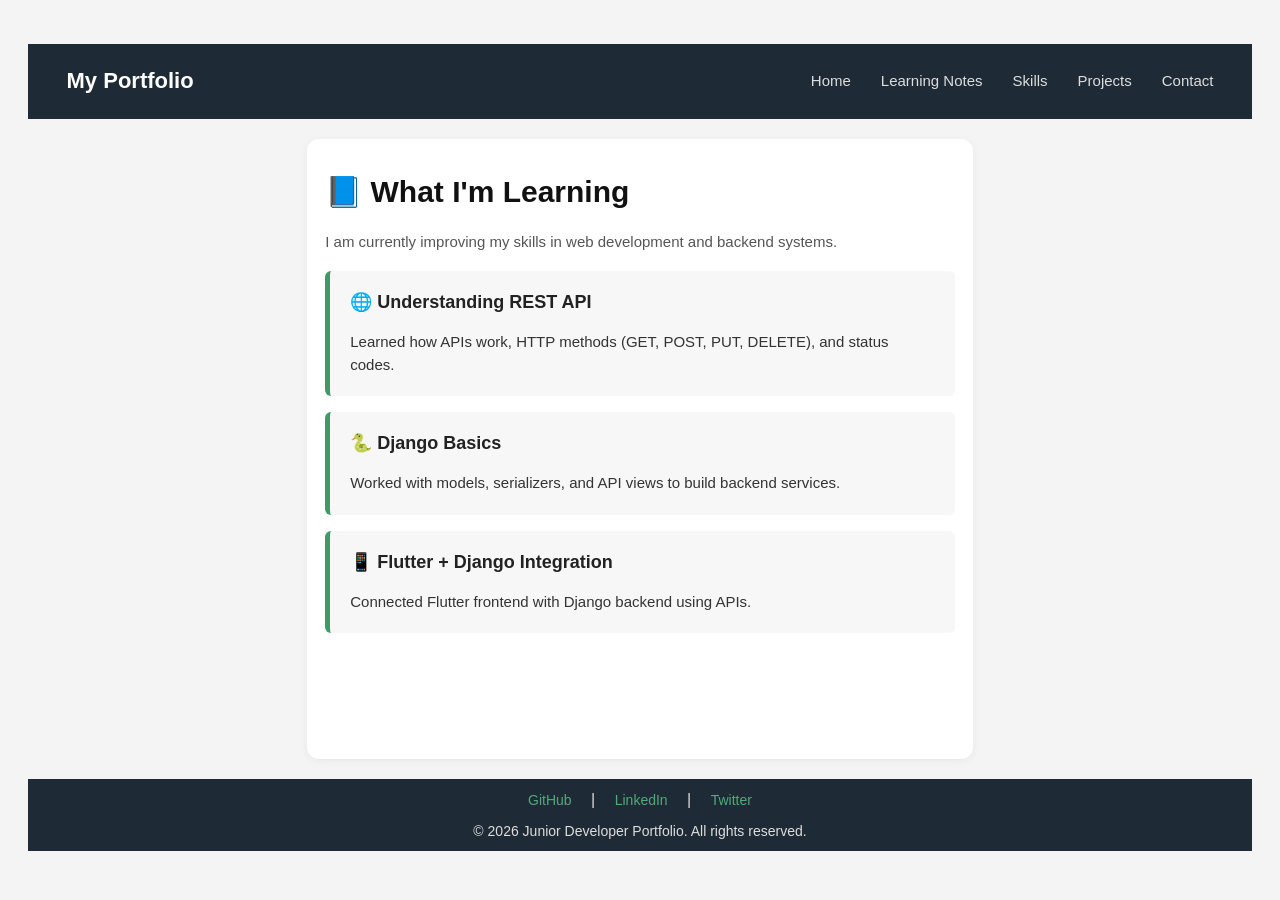
==== blog.html @ 784783fc "create branch phyothaw" ====
<!DOCTYPE html>
<html lang="en">
<head>
    <meta charset="UTF-8">
    <meta name="viewport" content="width=device-width, initial-scale=1.0">
    <title>My Portfolio</title>

    <link rel="stylesheet" href="style.css">
</head>

<body>

    <!-- Navigation Bar -->
    <nav>
        <h2>My Portfolio</h2>

        <ul>
            <li><a href="#home">Home</a></li>
            <li><a href="#learning">Learning Notes</a></li>
            <li><a href="#skills">Skills</a></li>
            <li><a href="#projects">Projects</a></li>
            <li><a href="#contact">Contact</a></li>
        </ul>
    </nav>

    <!-- Main Content -->
    <main id="learning">

        <h1>📘 What I'm Learning</h1>

        <p class="intro">
            I am currently improving my skills in web development and backend systems.
        </p>

        <div class="learning-card">
            <h3>🌐 Understanding REST API</h3>
            <p>
                Learned how APIs work, HTTP methods
                (GET, POST, PUT, DELETE), and status codes.
            </p>
        </div>

        <div class="learning-card">
            <h3>🐍 Django Basics</h3>
            <p>
                Worked with models, serializers, and API views
                to build backend services.
            </p>
        </div>

        <div class="learning-card">
            <h3>📱 Flutter + Django Integration</h3>
            <p>
                Connected Flutter frontend with Django backend using APIs.
            </p>
        </div>

    </main>

    <!-- Footer -->
    <footer id="contact">

        <div class="social-links">
            <a href="https://github.com/" target="_blank">GitHub</a>
            |
            <a href="https://linkedin.com/" target="_blank">LinkedIn</a>
            |
            <a href="https://twitter.com/" target="_blank">Twitter</a>
        </div>

        <p>© 2026 Junior Developer Portfolio. All rights reserved.</p>

    </footer>

</body>
</html>
---- style.css ----
/* Reset */
* {
    margin: 0;
    padding: 0;
    box-sizing: border-box;
}

html,
body {
    width: 100%;
    height: 100%;
    overflow: hidden;
}

body {
    font-family: Arial, sans-serif;
    background-color: #f4f4f4;
    color: #222;

    display: flex;
    flex-direction: column;
    min-height: 0;
}

/* Navigation Bar */
nav {
    flex-shrink: 0;
    background-color: #1e2a36;
    color: white;

    height: 75px;
    margin: 3.4% 2.2% 0;
    padding: 0 3%;

    display: flex;
    justify-content: space-between;
    align-items: center;
}

nav h2 {
    font-size: 22px;
}

nav ul {
    display: flex;
    align-items: center;
    list-style: none;
    gap: 30px;
}

nav ul li a {
    color: #ddd;
    text-decoration: none;
    font-size: 15px;
}

nav ul li a:hover {
    color: #4caf79;
}

/* Main Content */
main {
    width: 52%;
    flex: 1;
    min-height: 0;

    margin: 20px auto;
    padding: 35px 18px;

    background-color: white;
    border-radius: 12px;
    box-shadow: 0 2px 8px rgba(0, 0, 0, 0.05);
}

main h1 {
    font-size: 30px;
    margin-bottom: 22px;
    color: #111;
}

main .intro {
    font-size: 15px;
    color: #555;
    line-height: 1.5;
    margin-bottom: 18px;
}

/* Learning Cards */
.learning-card {
    background-color: #f7f7f7;
    border-left: 5px solid #3c9b69;
    border-radius: 6px;

    padding: 20px;
    margin-bottom: 16px;
}

.learning-card h3 {
    font-size: 18px;
    margin-bottom: 18px;
}

.learning-card p {
    font-size: 15px;
    line-height: 1.5;
    color: #333;
}

/* Footer */
footer {
    flex-shrink: 0;
    background-color: #1e2a36;
    color: #ddd;
    text-align: center;

    padding: 12px 10px;
    margin: 0 2.2% 3.8%;
}

footer .social-links {
    margin-bottom: 14px;
}

footer a {
    color: #54a879;
    text-decoration: none;
    margin: 0 15px;
    font-size: 14px;
}

footer a:hover {
    color: white;
}

footer p {
    font-size: 14px;
}

/* Laptop and small screens */
@media (max-height: 750px) and (min-width: 769px) {
    nav {
        height: 60px;
        margin-top: 2%;
    }

    main {
        padding: 22px 18px;
        margin: 12px auto;
    }

    main h1 {
        font-size: 25px;
        margin-bottom: 14px;
    }

    main .intro {
        margin-bottom: 12px;
    }

    .learning-card {
        padding: 14px 18px;
        margin-bottom: 12px;
    }

    .learning-card h3 {
        margin-bottom: 10px;
    }

    footer {
        margin-bottom: 2%;
        padding: 10px;
    }

    footer .social-links {
        margin-bottom: 10px;
    }
}

/* Mobile */
@media (max-width: 768px) {
    nav {
        height: auto;
        min-height: 65px;
        margin: 12px 12px 0;
        padding: 12px;

        flex-direction: column;
        gap: 12px;
    }

    nav h2 {
        font-size: 20px;
    }

    nav ul {
        gap: 12px;
        flex-wrap: wrap;
        justify-content: center;
    }

    nav ul li a {
        font-size: 12px;
    }

    main {
        width: auto;
        margin: 12px;
        padding: 20px 15px;
    }

    main h1 {
        font-size: 23px;
        margin-bottom: 12px;
    }

    main .intro {
        font-size: 13px;
        margin-bottom: 12px;
    }

    .learning-card {
        padding: 13px;
        margin-bottom: 10px;
    }

    .learning-card h3 {
        font-size: 15px;
        margin-bottom: 10px;
    }

    .learning-card p {
        font-size: 12px;
    }

    footer {
        margin: 0 12px 12px;
        padding: 10px 5px;
    }

    footer a {
        margin: 0 5px;
        font-size: 12px;
    }

    footer p {
        font-size: 11px;
    }
}

/* Short mobile screens */
@media (max-width: 768px) and (max-height: 700px) {
    nav {
        gap: 8px;
        padding: 8px;
    }

    main {
        margin: 8px 12px;
        padding: 12px;
    }

    main h1 {
        font-size: 20px;
        margin-bottom: 8px;
    }

    main .intro {
        margin-bottom: 8px;
    }

    .learning-card {
        padding: 9px 12px;
        margin-bottom: 7px;
    }

    .learning-card h3 {
        margin-bottom: 6px;
    }
    footer {
        padding: 7px 5px;
        margin-bottom: 8px;
    }

    footer .social-links {
        margin-bottom: 7px;
    }
}
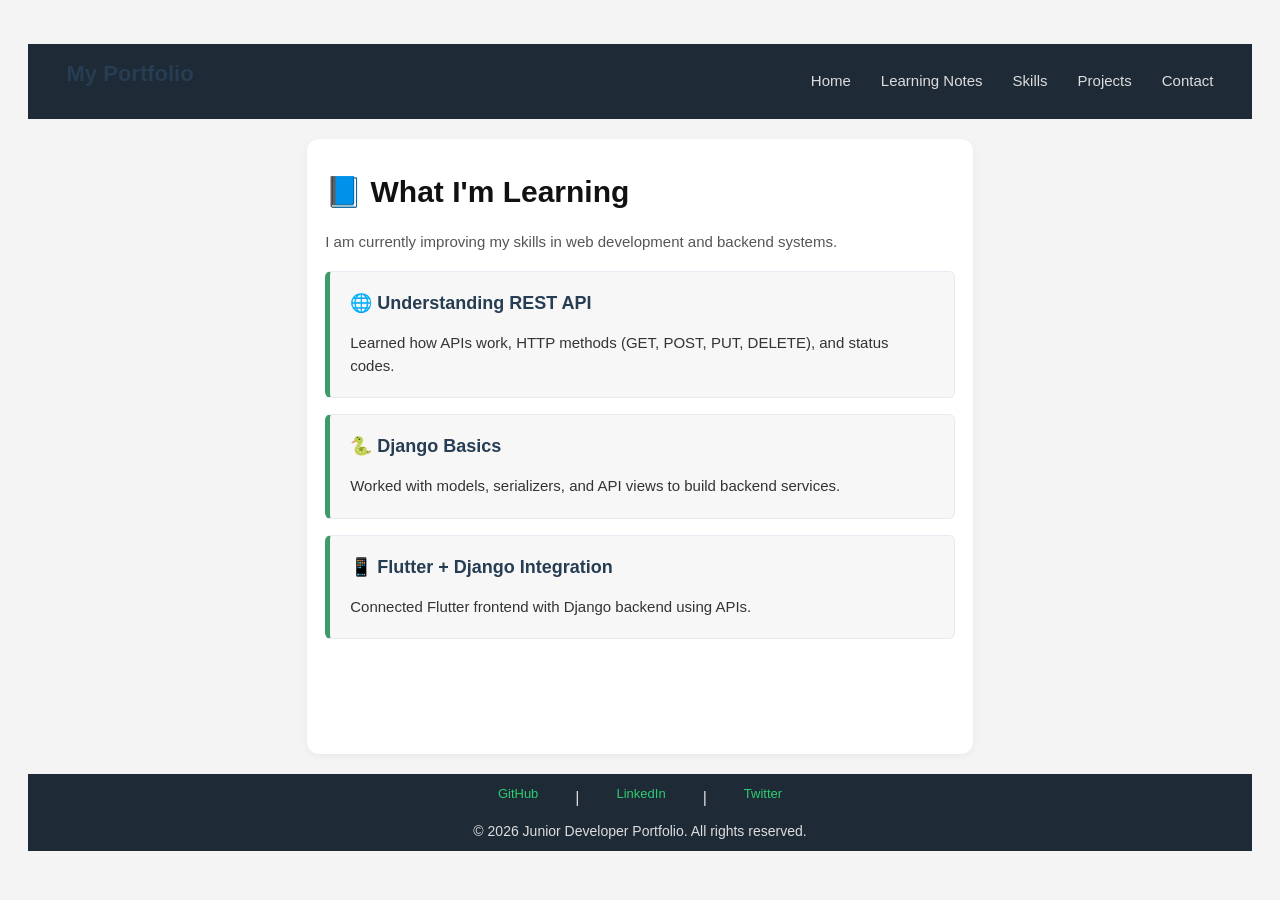
==== commit 102557e6: "change error navbar link" ====
--- a/blog.html
+++ b/blog.html
@@ -1,76 +1,69 @@
-<!DOCTYPE html>
+<!doctype html>
 <html lang="en">
-<head>
-    <meta charset="UTF-8">
-    <meta name="viewport" content="width=device-width, initial-scale=1.0">
+  <head>
+    <meta charset="UTF-8" />
+    <meta name="viewport" content="width=device-width, initial-scale=1.0" />
     <title>My Portfolio</title>
 
-    <link rel="stylesheet" href="style.css">
-</head>
+    <link rel="stylesheet" href="style.css" />
+  </head>
 
-<body>
-
+  <body>
     <!-- Navigation Bar -->
     <nav>
-        <h2>My Portfolio</h2>
+      <h2>My Portfolio</h2>
 
-        <ul>
-            <li><a href="#home">Home</a></li>
-            <li><a href="#learning">Learning Notes</a></li>
-            <li><a href="#skills">Skills</a></li>
-            <li><a href="#projects">Projects</a></li>
-            <li><a href="#contact">Contact</a></li>
-        </ul>
+      <ul>
+        <li><a href="index.html">Home</a></li>
+        <li><a href="blog.html">Learning Notes</a></li>
+        <li><a href="skills.html">Skills</a></li>
+        <li><a href="project.html">Projects</a></li>
+        <li><a href="contact.html">Contact</a></li>
+      </ul>
     </nav>
 
     <!-- Main Content -->
     <main id="learning">
+      <h1>📘 What I'm Learning</h1>
 
-        <h1>📘 What I'm Learning</h1>
+      <p class="intro">
+        I am currently improving my skills in web development and backend
+        systems.
+      </p>
 
-        <p class="intro">
-            I am currently improving my skills in web development and backend systems.
+      <div class="learning-card">
+        <h3>🌐 Understanding REST API</h3>
+        <p>
+          Learned how APIs work, HTTP methods (GET, POST, PUT, DELETE), and
+          status codes.
         </p>
+      </div>
 
-        <div class="learning-card">
-            <h3>🌐 Understanding REST API</h3>
-            <p>
-                Learned how APIs work, HTTP methods
-                (GET, POST, PUT, DELETE), and status codes.
-            </p>
-        </div>
+      <div class="learning-card">
+        <h3>🐍 Django Basics</h3>
+        <p>
+          Worked with models, serializers, and API views to build backend
+          services.
+        </p>
+      </div>
 
-        <div class="learning-card">
-            <h3>🐍 Django Basics</h3>
-            <p>
-                Worked with models, serializers, and API views
-                to build backend services.
-            </p>
-        </div>
-
-        <div class="learning-card">
-            <h3>📱 Flutter + Django Integration</h3>
-            <p>
-                Connected Flutter frontend with Django backend using APIs.
-            </p>
-        </div>
-
+      <div class="learning-card">
+        <h3>📱 Flutter + Django Integration</h3>
+        <p>Connected Flutter frontend with Django backend using APIs.</p>
+      </div>
     </main>
 
     <!-- Footer -->
     <footer id="contact">
+      <div class="social-links">
+        <a href="https://github.com/" target="_blank">GitHub</a>
+        |
+        <a href="https://linkedin.com/" target="_blank">LinkedIn</a>
+        |
+        <a href="https://twitter.com/" target="_blank">Twitter</a>
+      </div>
 
-        <div class="social-links">
-            <a href="https://github.com/" target="_blank">GitHub</a>
-            |
-            <a href="https://linkedin.com/" target="_blank">LinkedIn</a>
-            |
-            <a href="https://twitter.com/" target="_blank">Twitter</a>
-        </div>
-
-        <p>© 2026 Junior Developer Portfolio. All rights reserved.</p>
-
+      <p>© 2026 Junior Developer Portfolio. All rights reserved.</p>
     </footer>
-
-</body>
-</html>+  </body>
+</html>
--- a/style.css
+++ b/style.css
@@ -1,287 +1,717 @@
+* {
+  margin: 0;
+  padding: 0;
+  box-sizing: border-box;
+}
+
+body {
+  font-family: Arial, Helvetica, sans-serif;
+  background-color: #f8f8f8;
+
+  color: #34495e;
+
+  min-height: 100vh;
+  display: flex;
+  flex-direction: column;
+}
+
+/* Single Header */
+.header {
+  background-color: #34495e;
+  color: white;
+  min-height: 55px;
+  padding: 15px 3.2%;
+  display: flex;
+  justify-content: space-between;
+  align-items: center;
+
+  gap: 20px;
+}
+
+.logo {
+  color: white;
+  font-size: 20px;
+  font-weight: bold;
+  text-decoration: none;
+  white-space: nowrap;
+}
+
+.navbar {
+  display: flex;
+  align-items: center;
+  gap: 25px;
+}
+
+.navbar a {
+  color: white;
+  text-decoration: none;
+  font-size: 14px;
+  transition: color 0.3s;
+}
+
+.navbar a:hover {
+  color: #2ecc71;
+}
+
+/* Main Content */
+main {
+  flex: 1;
+  display: flex;
+  flex-direction: column;
+}
+
+/* Home Section */
+.page {
+  flex: 1;
+  min-height: 0;
+  padding: 15px 20px;
+  display: flex;
+  justify-content: center;
+  align-items: center;
+}
+
+.home-section {
+  flex: 1;
+  min-height: 0;
+}
+
+/* White Content Card */
+.content-card {
+  background-color: white;
+  width: 100%;
+  max-width: 615px;
+  min-height: 480px;
+  padding: 38px 15px;
+  border-radius: 7px;
+  box-shadow: 0 1px 5px rgba(0, 0, 0, 0.12);
+}
+
+.content-card h1 {
+  font-size: 25px;
+  margin-bottom: 14px;
+  color: #34495e;
+}
+
+.content-card > p {
+  font-size: 13px;
+  line-height: 1.8;
+  margin-bottom: 20px;
+  color: #53677e;
+}
+
+/* Home Image */
+.profile-image {
+  display: block;
+  width: 250px;
+  height: 270px;
+  object-fit: cover;
+  border-radius: 12px;
+  margin: 50px auto 0;
+}
+
+/* Single Footer */
+.footer {
+  background-color: #2c3e50;
+  color: white;
+  text-align: center;
+  padding: 10px 15px;
+
+  font-size: 24px;
+  font-weight: bold;
+  color: white;
+  white-space: nowrap;
+}
+
+.nav-links {
+  display: flex;
+  align-items: center;
+  gap: 8px;
+  flex-wrap: wrap;
+}
+
+.nav-links a {
+  text-decoration: none;
+  color: white;
+  font-size: 16px;
+  padding: 12px;
+  border-radius: 6px;
+  transition: 0.3s;
+}
+
+.nav-links a:hover,
+.nav-links a.active {
+  background-color: #465e73;
+  color: #65e5a0;
+}
+
+/* Main Section */
+main {
+  flex: 1;
+  width: 100%;
+  padding: 13px 20px;
+}
+
+.container {
+  max-width: 820px;
+  width: 100%;
+  margin: 0 auto;
+  padding: 29px;
+  background-color: #fff;
+  border: 1px solid #e4eaf0;
+  border-radius: 16px;
+  box-shadow: 0 5px 20px rgba(35, 55, 75, 0.06);
+}
+
+/* Heading */
+.subtitle {
+  color: #19ad5a;
+  font-size: 16px;
+  font-weight: bold;
+  letter-spacing: 2px;
+  margin-bottom: 10px;
+}
+
+h1 {
+  font-size: 34px;
+  color: #30465b;
+  margin-bottom: 10px;
+}
+
+.intro {
+  color: #687c91;
+  font-size: 14px;
+  line-height: 1.7;
+  margin-bottom: 22px;
+}
+
+h2 {
+  font-size: 21px;
+  color: #263d53;
+  margin-bottom: 14px;
+}
+
+/* Skill Cards */
+.skills-grid {
+  display: grid;
+  grid-template-columns: repeat(4, minmax(0, 1fr));
+  gap: 12px;
+  margin-bottom: 24px;
+}
+
+.skill-card {
+  background-color: #f7f9fa;
+  border: 1px solid #e5ebf0;
+  border-left: 5px solid #20b362;
+  border-radius: 12px;
+  padding: 18px 15px 14px;
+  min-width: 0;
+  min-height: 266px;
+}
+
+.skill-icon {
+  font-size: 23px;
+  margin-bottom: 12px;
+}
+
+.skill-card h3 {
+  color: #263d53;
+  font-size: 16px;
+  line-height: 1.5;
+  margin-bottom: 6px;
+}
+
+.skill-card p {
+  color: #687c91;
+  font-size: 13px;
+  line-height: 1.6;
+  margin-bottom: 10px;
+}
+
+/* Skill Tags */
+.tags {
+  display: flex;
+  flex-wrap: wrap;
+  gap: 5px;
+}
+
+.tag {
+  display: inline-block;
+  background-color: #e1f5e9;
+  color: #177b4b;
+  font-size: 11px;
+  padding: 4px 8px;
+  border-radius: 15px;
+  white-space: nowrap;
+}
+
+/* Currently Learning */
+.learning-card {
+  background-color: #f7f9fa;
+  border: 1px solid #e5ebf0;
+  border-left: 5px solid #20b362;
+  border-radius: 10px;
+  padding: 18px 15px;
+}
+
+.learning-icon {
+  font-size: 23px;
+  margin-bottom: 10px;
+}
+
+.learning-card h3 {
+  color: #263d53;
+  font-size: 17px;
+  margin-bottom: 7px;
+}
+
+.learning-card p {
+  color: #687c91;
+  font-size: 13px;
+  line-height: 1.7;
+}
+
+.social-links {
+  display: flex;
+  justify-content: center;
+
+  align-items: center;
+  gap: 22px;
+  margin-bottom: 15px;
+}
+
+.social-links a {
+  color: #2ecc71;
+  text-decoration: none;
+  font-size: 13px;
+
+  gap: 34px;
+  margin-bottom: 8px;
+}
+
+.social-links a:hover {
+  color: white;
+}
+
+.social-links span {
+  color: white;
+}
+
+.footer p {
+  font-size: 13px;
+  line-height: 1.6;
+}
+
+/* Responsive Design */
+@media (max-width: 700px) {
+  .header {
+    flex-direction: column;
+    gap: 15px;
+    padding: 16px 12px;
+  }
+
+  .navbar {
+    justify-content: center;
+    flex-wrap: wrap;
+    gap: 15px;
+  }
+
+  .navbar a {
+    font-size: 13px;
+  }
+
+  .page {
+    flex: 1;
+    min-height: 0;
+    padding: 20px 12px;
+  }
+
+  .home-section {
+    min-height: 0;
+  }
+
+  .content-card {
+    min-height: 430px;
+    padding: 28px 18px;
+  }
+
+  .content-card h1 {
+    font-size: 22px;
+  }
+
+  .profile-image {
+    width: 200px;
+    height: 200px;
+    margin-top: 40px;
+  }
+
+  .social-links {
+    gap: 14px;
+  }
+}
+
 /* Reset */
 * {
-    margin: 0;
-    padding: 0;
-    box-sizing: border-box;
+  margin: 0;
+  padding: 0;
+  box-sizing: border-box;
 }
 
 html,
 body {
-    width: 100%;
-    height: 100%;
-    overflow: hidden;
+  width: 100%;
+  height: 100%;
+  overflow: hidden;
 }
 
 body {
-    font-family: Arial, sans-serif;
-    background-color: #f4f4f4;
-    color: #222;
-
-    display: flex;
-    flex-direction: column;
-    min-height: 0;
+  font-family: Arial, sans-serif;
+  background-color: #f4f4f4;
+  color: #222;
+
+  display: flex;
+  flex-direction: column;
+  min-height: 0;
 }
 
 /* Navigation Bar */
 nav {
-    flex-shrink: 0;
-    background-color: #1e2a36;
-    color: white;
-
-    height: 75px;
-    margin: 3.4% 2.2% 0;
-    padding: 0 3%;
-
-    display: flex;
-    justify-content: space-between;
-    align-items: center;
+  flex-shrink: 0;
+  background-color: #1e2a36;
+  color: white;
+
+  height: 75px;
+  margin: 3.4% 2.2% 0;
+  padding: 0 3%;
+
+  display: flex;
+  justify-content: space-between;
+  align-items: center;
 }
 
 nav h2 {
-    font-size: 22px;
+  font-size: 22px;
 }
 
 nav ul {
-    display: flex;
-    align-items: center;
-    list-style: none;
-    gap: 30px;
+  display: flex;
+  align-items: center;
+  list-style: none;
+  gap: 30px;
 }
 
 nav ul li a {
-    color: #ddd;
-    text-decoration: none;
-    font-size: 15px;
+  color: #ddd;
+  text-decoration: none;
+  font-size: 15px;
 }
 
 nav ul li a:hover {
-    color: #4caf79;
+  color: #4caf79;
 }
 
 /* Main Content */
 main {
-    width: 52%;
-    flex: 1;
-    min-height: 0;
-
-    margin: 20px auto;
-    padding: 35px 18px;
-
-    background-color: white;
-    border-radius: 12px;
-    box-shadow: 0 2px 8px rgba(0, 0, 0, 0.05);
+  width: 52%;
+  flex: 1;
+  min-height: 0;
+
+  margin: 20px auto;
+  padding: 35px 18px;
+
+  background-color: white;
+  border-radius: 12px;
+  box-shadow: 0 2px 8px rgba(0, 0, 0, 0.05);
 }
 
 main h1 {
-    font-size: 30px;
-    margin-bottom: 22px;
-    color: #111;
+  font-size: 30px;
+  margin-bottom: 22px;
+  color: #111;
 }
 
 main .intro {
-    font-size: 15px;
-    color: #555;
-    line-height: 1.5;
-    margin-bottom: 18px;
+  font-size: 15px;
+  color: #555;
+  line-height: 1.5;
+  margin-bottom: 18px;
 }
 
 /* Learning Cards */
 .learning-card {
-    background-color: #f7f7f7;
-    border-left: 5px solid #3c9b69;
-    border-radius: 6px;
-
-    padding: 20px;
-    margin-bottom: 16px;
+  background-color: #f7f7f7;
+  border-left: 5px solid #3c9b69;
+  border-radius: 6px;
+
+  padding: 20px;
+  margin-bottom: 16px;
 }
 
 .learning-card h3 {
-    font-size: 18px;
-    margin-bottom: 18px;
+  font-size: 18px;
+  margin-bottom: 18px;
 }
 
 .learning-card p {
-    font-size: 15px;
-    line-height: 1.5;
-    color: #333;
+  font-size: 15px;
+  line-height: 1.5;
+  color: #333;
 }
 
 /* Footer */
 footer {
-    flex-shrink: 0;
-    background-color: #1e2a36;
-    color: #ddd;
-    text-align: center;
-
-    padding: 12px 10px;
-    margin: 0 2.2% 3.8%;
+  flex-shrink: 0;
+  background-color: #1e2a36;
+  color: #ddd;
+  text-align: center;
+
+  padding: 12px 10px;
+  margin: 0 2.2% 3.8%;
 }
 
 footer .social-links {
-    margin-bottom: 14px;
+  margin-bottom: 14px;
 }
 
 footer a {
-    color: #54a879;
-    text-decoration: none;
-    margin: 0 15px;
-    font-size: 14px;
+  color: #54a879;
+  text-decoration: none;
+  margin: 0 15px;
+  font-size: 14px;
 }
 
 footer a:hover {
-    color: white;
+  color: white;
 }
 
 footer p {
-    font-size: 14px;
+  font-size: 14px;
 }
 
 /* Laptop and small screens */
 @media (max-height: 750px) and (min-width: 769px) {
-    nav {
-        height: 60px;
-        margin-top: 2%;
+  nav {
+    height: 60px;
+    margin-top: 2%;
+  }
+
+  main {
+    padding: 22px 18px;
+    margin: 12px auto;
+  }
+
+  main h1 {
+    font-size: 25px;
+    margin-bottom: 14px;
+  }
+
+  main .intro {
+    margin-bottom: 12px;
+  }
+
+  .learning-card {
+    padding: 14px 18px;
+    margin-bottom: 12px;
+  }
+
+  .learning-card h3 {
+    margin-bottom: 10px;
+  }
+
+  footer {
+    margin-bottom: 2%;
+    padding: 10px;
+  }
+
+  footer .social-links {
+    margin-bottom: 10px;
+
+    text-decoration: underline;
+  }
+
+  footer p {
+    font-size: 12px;
+    line-height: 1.5;
+  }
+
+  /* Tablet */
+  @media (max-width: 900px) {
+    .navbar {
+      padding: 15px 20px;
     }
 
-    main {
-        padding: 22px 18px;
-        margin: 12px auto;
+    .container {
+      max-width: 760px;
+      padding: 25px;
     }
 
-    main h1 {
-        font-size: 25px;
-        margin-bottom: 14px;
+    .skills-grid {
+      grid-template-columns: repeat(2, minmax(0, 1fr));
     }
-
-    main .intro {
-        margin-bottom: 12px;
+  }
+}
+
+@media (max-width: 768px) {
+  nav {
+    height: auto;
+    min-height: 65px;
+    margin: 12px 12px 0;
+    padding: 12px;
+
+    flex-direction: column;
+    gap: 12px;
+  }
+
+  nav h2 {
+    font-size: 20px;
+  }
+
+  nav ul {
+    gap: 12px;
+    flex-wrap: wrap;
+    justify-content: center;
+  }
+
+  nav ul li a {
+    font-size: 12px;
+  }
+
+  main {
+    width: auto;
+    margin: 12px;
+    padding: 20px 15px;
+  }
+
+  main h1 {
+    font-size: 23px;
+    margin-bottom: 12px;
+  }
+
+  main .intro {
+    font-size: 13px;
+    margin-bottom: 12px;
+  }
+
+  .learning-card {
+    padding: 13px;
+    margin-bottom: 10px;
+  }
+
+  .learning-card h3 {
+    font-size: 15px;
+    margin-bottom: 10px;
+  }
+
+  .learning-card p {
+    font-size: 12px;
+  }
+
+  footer {
+    margin: 0 12px 12px;
+    padding: 10px 5px;
+  }
+
+  footer a {
+    margin: 0 5px;
+    font-size: 12px;
+
+    @media (max-width: 600px) {
+      .navbar {
+        flex-direction: column;
+        align-items: flex-start;
+        gap: 12px;
+      }
+
+      .logo {
+        font-size: 22px;
+      }
+
+      .nav-links {
+        width: 100%;
+        gap: 3px;
+      }
+
+      .nav-links a {
+        font-size: 13px;
+        padding: 9px 8px;
+      }
+
+      main {
+        padding: 15px 12px;
+      }
+
+      .container {
+        padding: 20px 16px;
+        border-radius: 12px;
+      }
+
+      h1 {
+        font-size: 29px;
+      }
+
+      h2 {
+        font-size: 20px;
+      }
+
+      .intro {
+        font-size: 13px;
+      }
+
+      .skills-grid {
+        grid-template-columns: 1fr;
+        gap: 12px;
+      }
+
+      .skill-card {
+        min-height: auto;
+        padding: 18px;
+      }
+
+      .learning-card {
+        padding: 18px;
+      }
+
+      footer p {
+        font-size: 11px;
+      }
     }
 
-    .learning-card {
-        padding: 14px 18px;
-        margin-bottom: 12px;
-    }
-
-    .learning-card h3 {
-        margin-bottom: 10px;
-    }
-
-    footer {
-        margin-bottom: 2%;
-        padding: 10px;
-    }
-
-    footer .social-links {
-        margin-bottom: 10px;
-    }
-}
-
-/* Mobile */
-@media (max-width: 768px) {
-    nav {
-        height: auto;
-        min-height: 65px;
-        margin: 12px 12px 0;
-        padding: 12px;
-
-        flex-direction: column;
-        gap: 12px;
-    }
-
-    nav h2 {
-        font-size: 20px;
-    }
-
-    nav ul {
-        gap: 12px;
-        flex-wrap: wrap;
-        justify-content: center;
-    }
-
-    nav ul li a {
-        font-size: 12px;
-    }
-
-    main {
-        width: auto;
-        margin: 12px;
-        padding: 20px 15px;
-    }
-
-    main h1 {
-        font-size: 23px;
-        margin-bottom: 12px;
-    }
-
-    main .intro {
-        font-size: 13px;
-        margin-bottom: 12px;
-    }
-
-    .learning-card {
-        padding: 13px;
-        margin-bottom: 10px;
-    }
-
-    .learning-card h3 {
-        font-size: 15px;
-        margin-bottom: 10px;
-    }
-
-    .learning-card p {
-        font-size: 12px;
-    }
-
-    footer {
-        margin: 0 12px 12px;
-        padding: 10px 5px;
-    }
-
-    footer a {
-        margin: 0 5px;
-        font-size: 12px;
-    }
-
-    footer p {
-        font-size: 11px;
-    }
-}
-
-/* Short mobile screens */
-@media (max-width: 768px) and (max-height: 700px) {
-    nav {
+    /* Short mobile screens */
+    @media (max-width: 768px) and (max-height: 700px) {
+      nav {
         gap: 8px;
         padding: 8px;
-    }
-
-    main {
+      }
+
+      main {
         margin: 8px 12px;
         padding: 12px;
-    }
-
-    main h1 {
+      }
+
+      main h1 {
         font-size: 20px;
         margin-bottom: 8px;
-    }
-
-    main .intro {
+      }
+
+      main .intro {
         margin-bottom: 8px;
-    }
-
-    .learning-card {
+      }
+
+      .learning-card {
         padding: 9px 12px;
         margin-bottom: 7px;
-    }
-
-    .learning-card h3 {
+      }
+
+      .learning-card h3 {
         margin-bottom: 6px;
-    }
-    footer {
+      }
+      footer {
         padding: 7px 5px;
         margin-bottom: 8px;
+      }
+
+      footer .social-links {
+        margin-bottom: 7px;
+      }
     }
-
-    footer .social-links {
-        margin-bottom: 7px;
-    }
-}+  }
+}
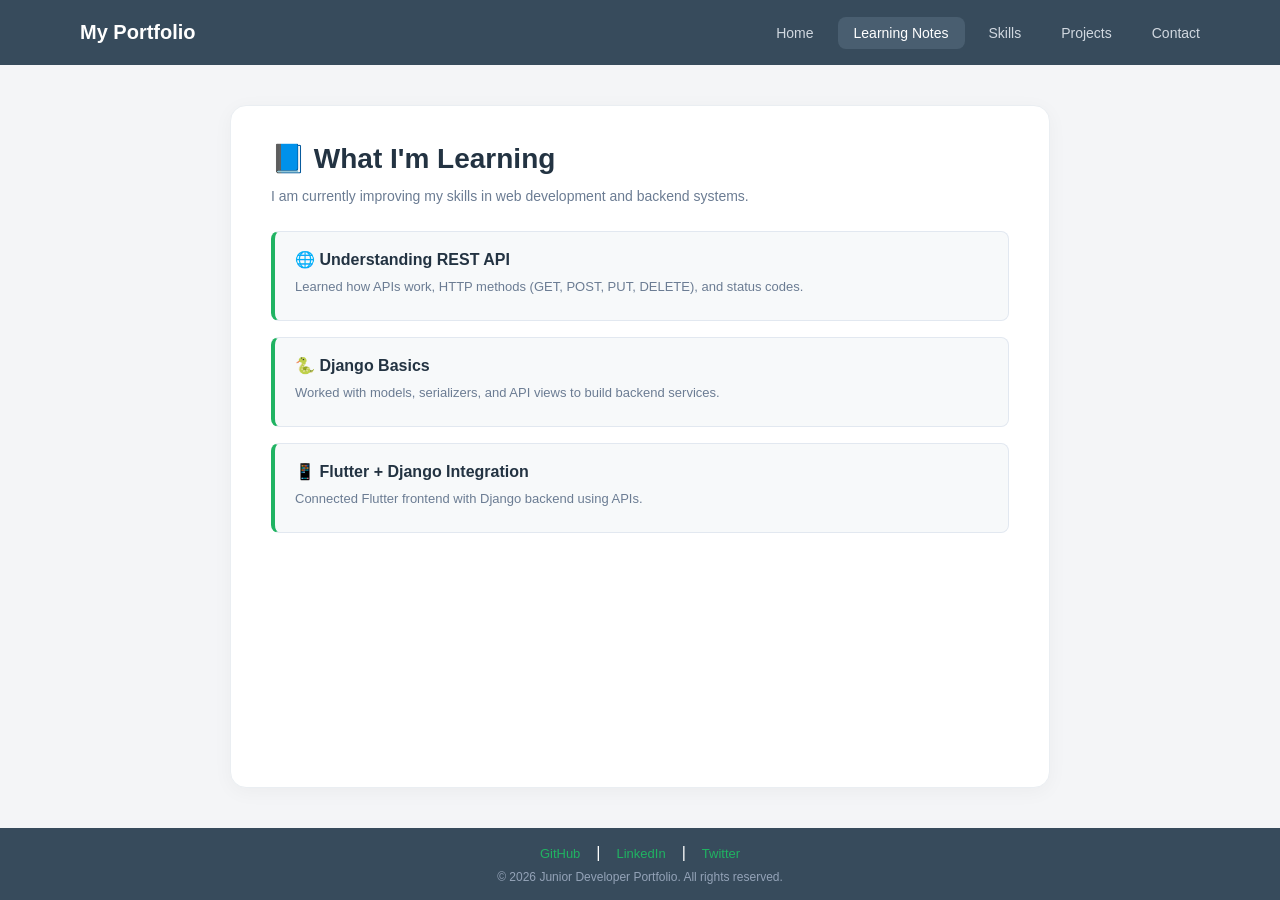
==== commit cf4671cc: "fix final style.css error" ====
--- a/blog.html
+++ b/blog.html
@@ -10,17 +10,18 @@
 
   <body>
     <!-- Navigation Bar -->
-    <nav>
-      <h2>My Portfolio</h2>
+    <!-- Navigation Bar -->
+    <header class="navbar">
+      <a href="index.html" class="logo">My Portfolio</a>
 
-      <ul>
-        <li><a href="index.html">Home</a></li>
-        <li><a href="blog.html">Learning Notes</a></li>
-        <li><a href="skills.html">Skills</a></li>
-        <li><a href="project.html">Projects</a></li>
-        <li><a href="contact.html">Contact</a></li>
-      </ul>
-    </nav>
+      <nav class="nav-links">
+        <a href="index.html">Home</a>
+        <a href="blog.html" class="active">Learning Notes</a>
+        <a href="skills.html">Skills</a>
+        <a href="project.html">Projects</a>
+        <a href="contact.html">Contact</a>
+      </nav>
+    </header>
 
     <!-- Main Content -->
     <main id="learning">
--- a/style.css
+++ b/style.css
@@ -1,717 +1,414 @@
+/* ==========================================
+   1. RESET & VARIABLES
+   ========================================== */
+:root {
+  --bg-color: #f4f5f7;
+  --card-bg: #ffffff;
+  --inner-card-bg: #f7f9fa;
+  --header-bg: #374b5c;
+  --footer-bg: #374b5c;
+
+  --primary-accent: #20b362;
+  --accent-light: #e1f5e9;
+  --active-nav-bg: #495e70;
+
+  --text-dark: #233342;
+  --text-muted: #6b7c93;
+  --text-light: #ffffff;
+  --link-green: #20b362;
+
+  --font-family:
+    -apple-system, BlinkMacSystemFont, "Segoe UI", Roboto, Helvetica, Arial,
+    sans-serif;
+  --max-width: 820px;
+  --border-radius-lg: 16px;
+  --border-radius-sm: 8px;
+  --shadow: 0 4px 20px rgba(0, 0, 0, 0.04);
+}
+
 * {
   margin: 0;
   padding: 0;
   box-sizing: border-box;
 }
 
+html,
 body {
-  font-family: Arial, Helvetica, sans-serif;
-  background-color: #f8f8f8;
-
-  color: #34495e;
-
+  width: 100%;
   min-height: 100vh;
+}
+
+body {
+  font-family: var(--font-family);
+  background-color: var(--bg-color);
+  color: var(--text-dark);
   display: flex;
   flex-direction: column;
 }
 
-/* Single Header */
-.header {
-  background-color: #34495e;
-  color: white;
-  min-height: 55px;
-  padding: 15px 3.2%;
+/* ==========================================
+   2. UNIFIED NAVBAR (Consistent Across All Pages)
+   ========================================== */
+.navbar {
+  background-color: var(--header-bg);
+  color: var(--text-light);
+  height: 65px;
+  padding: 0 5%;
   display: flex;
   justify-content: space-between;
   align-items: center;
-
-  gap: 20px;
-}
-
-.logo {
-  color: white;
+  width: 100%;
+}
+
+.navbar .logo {
   font-size: 20px;
-  font-weight: bold;
+  font-weight: 700;
+  color: var(--text-light);
   text-decoration: none;
   white-space: nowrap;
 }
 
-.navbar {
+.navbar.nav-links,
+.nav-links {
   display: flex;
   align-items: center;
-  gap: 25px;
-}
-
-.navbar a {
-  color: white;
+  list-style: none;
+  gap: 8px;
+}
+
+.navbar a,
+.nav-links a {
+  color: #d1d8e0;
   text-decoration: none;
   font-size: 14px;
-  transition: color 0.3s;
-}
-
-.navbar a:hover {
-  color: #2ecc71;
-}
-
-/* Main Content */
+  padding: 8px 16px;
+  border-radius: var(--border-radius-sm);
+  transition:
+    background-color 0.2s ease,
+    color 0.2s ease;
+}
+
+.navbar a:hover,
+.navbar a.active,
+.nav-links a:hover,
+.nav-links a.active {
+  background-color: var(--active-nav-bg);
+  color: var(--text-light);
+}
+
+/* ==========================================
+   3. MAIN CONTAINER
+   ========================================== */
 main {
   flex: 1;
+  width: 100%;
+  max-width: var(--max-width);
+  margin: 40px auto;
+  padding: 36px 40px;
+  background-color: var(--card-bg);
+  border-radius: var(--border-radius-lg);
+  box-shadow: var(--shadow);
+  border: 1px solid #eaeef2;
   display: flex;
   flex-direction: column;
 }
 
-/* Home Section */
-.page {
-  flex: 1;
-  min-height: 0;
-  padding: 15px 20px;
-  display: flex;
-  justify-content: center;
-  align-items: center;
-}
-
+/* Home page layout override */
+body:has(.home-section) main {
+  background-color: transparent;
+  box-shadow: none;
+  border: none;
+  padding: 40px 20px;
+  max-width: none;
+}
+
+.subtitle {
+  color: var(--primary-accent);
+  font-size: 12px;
+  font-weight: 800;
+  letter-spacing: 1.5px;
+  text-transform: uppercase;
+  margin-bottom: 8px;
+}
+
+h1 {
+  font-size: 28px;
+  font-weight: 700;
+  color: var(--text-dark);
+  margin-bottom: 10px;
+}
+
+h2 {
+  font-size: 18px;
+  font-weight: 700;
+  color: var(--text-dark);
+  margin: 24px 0 14px 0;
+}
+
+h3 {
+  font-size: 18px;
+  font-weight: 700;
+  color: var(--text-dark);
+  margin: 20px 0 12px 0;
+}
+
+.intro {
+  color: var(--text-muted);
+  font-size: 14px;
+  line-height: 1.6;
+  margin-bottom: 24px;
+}
+
+/* ==========================================
+   4. HOME PAGE (index.html)
+   ========================================== */
 .home-section {
-  flex: 1;
-  min-height: 0;
-}
-
-/* White Content Card */
+  width: 100%;
+  max-width: var(--max-width);
+  margin: 0 auto;
+}
+
 .content-card {
-  background-color: white;
-  width: 100%;
-  max-width: 615px;
-  min-height: 480px;
-  padding: 38px 15px;
-  border-radius: 7px;
-  box-shadow: 0 1px 5px rgba(0, 0, 0, 0.12);
-}
-
-.content-card h1 {
-  font-size: 25px;
-  margin-bottom: 14px;
-  color: #34495e;
-}
-
-.content-card > p {
-  font-size: 13px;
-  line-height: 1.8;
-  margin-bottom: 20px;
-  color: #53677e;
-}
-
-/* Home Image */
+  width: 100%;
+  background-color: var(--card-bg);
+  border-radius: var(--border-radius-lg);
+  padding: 36px 40px;
+  box-shadow: var(--shadow);
+  border: 1px solid #eaeef2;
+}
+
 .profile-image {
   display: block;
   width: 250px;
-  height: 270px;
+  height: 250px;
   object-fit: cover;
-  border-radius: 12px;
-  margin: 50px auto 0;
-}
-
-/* Single Footer */
-.footer {
-  background-color: #2c3e50;
-  color: white;
-  text-align: center;
-  padding: 10px 15px;
-
-  font-size: 24px;
-  font-weight: bold;
-  color: white;
-  white-space: nowrap;
-}
-
-.nav-links {
-  display: flex;
-  align-items: center;
-  gap: 8px;
-  flex-wrap: wrap;
-}
-
-.nav-links a {
-  text-decoration: none;
-  color: white;
+  border-radius: 20px;
+  margin: 30px auto 0;
+}
+
+/* ==========================================
+   5. CARDS (Learning, Projects, & About)
+   ========================================== */
+.learning-card,
+.project-card,
+.about-card {
+  background-color: var(--inner-card-bg);
+  border: 1px solid #e2e8f0;
+  border-left: 4px solid var(--primary-accent);
+  border-radius: var(--border-radius-sm);
+  padding: 18px 20px;
+  margin-bottom: 16px;
+}
+
+.learning-card h3,
+.project-card h3 {
   font-size: 16px;
-  padding: 12px;
-  border-radius: 6px;
-  transition: 0.3s;
-}
-
-.nav-links a:hover,
-.nav-links a.active {
-  background-color: #465e73;
-  color: #65e5a0;
-}
-
-/* Main Section */
-main {
-  flex: 1;
-  width: 100%;
-  padding: 13px 20px;
-}
-
-.container {
-  max-width: 820px;
-  width: 100%;
-  margin: 0 auto;
-  padding: 29px;
-  background-color: #fff;
-  border: 1px solid #e4eaf0;
-  border-radius: 16px;
-  box-shadow: 0 5px 20px rgba(35, 55, 75, 0.06);
-}
-
-/* Heading */
-.subtitle {
-  color: #19ad5a;
-  font-size: 16px;
-  font-weight: bold;
-  letter-spacing: 2px;
-  margin-bottom: 10px;
-}
-
-h1 {
-  font-size: 34px;
-  color: #30465b;
-  margin-bottom: 10px;
-}
-
-.intro {
-  color: #687c91;
-  font-size: 14px;
-  line-height: 1.7;
-  margin-bottom: 22px;
-}
-
-h2 {
-  font-size: 21px;
-  color: #263d53;
-  margin-bottom: 14px;
-}
-
-/* Skill Cards */
+  margin-top: 0;
+  margin-bottom: 8px;
+  color: var(--text-dark);
+}
+
+.learning-card p,
+.project-card p,
+.about-card p {
+  font-size: 13px;
+  color: var(--text-muted);
+  line-height: 1.6;
+  margin-bottom: 4px;
+}
+
+.project-card p strong {
+  color: var(--text-dark);
+}
+
+/* ==========================================
+   6. SKILLS PAGE (skills.html)
+   ========================================== */
 .skills-grid {
   display: grid;
-  grid-template-columns: repeat(4, minmax(0, 1fr));
+  grid-template-columns: repeat(4, 1fr);
   gap: 12px;
   margin-bottom: 24px;
 }
 
 .skill-card {
-  background-color: #f7f9fa;
-  border: 1px solid #e5ebf0;
-  border-left: 5px solid #20b362;
+  background-color: var(--inner-card-bg);
+  border: 1px solid #e2e8f0;
+  border-left: 4px solid var(--primary-accent);
+  border-radius: var(--border-radius-sm);
+  padding: 16px 14px;
+  display: flex;
+  flex-direction: column;
+}
+
+.skill-icon {
+  font-size: 20px;
+  margin-bottom: 10px;
+}
+
+.skill-card h3 {
+  font-size: 14px;
+  line-height: 1.3;
+  margin: 0 0 8px 0;
+}
+
+.skill-card p {
+  font-size: 12px;
+  color: var(--text-muted);
+  line-height: 1.5;
+  margin-bottom: 12px;
+  flex-grow: 1;
+}
+
+.tags {
+  display: flex;
+  flex-wrap: wrap;
+  gap: 4px;
+}
+
+.tag {
+  background-color: var(--accent-light);
+  color: #15803d;
+  font-size: 10px;
+  font-weight: 600;
+  padding: 3px 8px;
   border-radius: 12px;
-  padding: 18px 15px 14px;
-  min-width: 0;
-  min-height: 266px;
-}
-
-.skill-icon {
-  font-size: 23px;
-  margin-bottom: 12px;
-}
-
-.skill-card h3 {
-  color: #263d53;
-  font-size: 16px;
+}
+
+/* ==========================================
+   7. CONTACT PAGE (contact.html)
+   ========================================== */
+.contact-container {
+  width: 100%;
+}
+
+.contact-cards {
+  display: grid;
+  grid-template-columns: repeat(3, 1fr);
+  gap: 16px;
+  margin-bottom: 24px;
+}
+
+.contact-card {
+  background-color: var(--inner-card-bg);
+  border: 1px solid #e2e8f0;
+  border-left: 4px solid var(--primary-accent);
+  border-radius: var(--border-radius-sm);
+  padding: 18px 16px;
+}
+
+.contact-card .emoji {
+  font-size: 22px;
+  margin-bottom: 10px;
+}
+
+.contact-card h4 {
+  font-size: 15px;
+  color: var(--text-dark);
+  margin-bottom: 6px;
+}
+
+.contact-card p {
+  font-size: 12px;
+  color: var(--text-muted);
   line-height: 1.5;
-  margin-bottom: 6px;
-}
-
-.skill-card p {
-  color: #687c91;
-  font-size: 13px;
-  line-height: 1.6;
-  margin-bottom: 10px;
-}
-
-/* Skill Tags */
-.tags {
-  display: flex;
-  flex-wrap: wrap;
-  gap: 5px;
-}
-
-.tag {
-  display: inline-block;
-  background-color: #e1f5e9;
-  color: #177b4b;
-  font-size: 11px;
-  padding: 4px 8px;
-  border-radius: 15px;
-  white-space: nowrap;
-}
-
-/* Currently Learning */
-.learning-card {
-  background-color: #f7f9fa;
-  border: 1px solid #e5ebf0;
-  border-left: 5px solid #20b362;
-  border-radius: 10px;
-  padding: 18px 15px;
-}
-
-.learning-icon {
-  font-size: 23px;
-  margin-bottom: 10px;
-}
-
-.learning-card h3 {
-  color: #263d53;
-  font-size: 17px;
-  margin-bottom: 7px;
-}
-
-.learning-card p {
-  color: #687c91;
-  font-size: 13px;
-  line-height: 1.7;
-}
-
-.social-links {
-  display: flex;
-  justify-content: center;
-
-  align-items: center;
-  gap: 22px;
-  margin-bottom: 15px;
-}
-
-.social-links a {
-  color: #2ecc71;
+  margin-bottom: 14px;
+}
+
+.contact-card a {
+  color: var(--link-green);
+  font-weight: 700;
   text-decoration: none;
   font-size: 13px;
-
-  gap: 34px;
+}
+
+.contact-card a:hover {
+  text-decoration: underline;
+}
+
+.about-title {
+  font-size: 18px;
+  font-weight: 700;
+  color: var(--text-dark);
+  margin-bottom: 12px;
+}
+
+/* ==========================================
+   8. FOOTER
+   ========================================== */
+footer,
+.footer {
+  background-color: var(--footer-bg);
+  color: var(--text-light);
+  text-align: center;
+  padding: 16px 10px;
+  width: 100%;
+  margin-top: auto;
+}
+
+.social-links {
+  display: flex;
+  justify-content: center;
+  align-items: center;
+  gap: 16px;
   margin-bottom: 8px;
 }
 
+.social-links a {
+  color: var(--link-green);
+  text-decoration: none;
+  font-size: 13px;
+  font-weight: 500;
+}
+
 .social-links a:hover {
-  color: white;
+  text-decoration: underline;
 }
 
 .social-links span {
-  color: white;
-}
-
+  color: #64748b;
+}
+
+footer p,
 .footer p {
-  font-size: 13px;
-  line-height: 1.6;
-}
-
-/* Responsive Design */
-@media (max-width: 700px) {
-  .header {
-    flex-direction: column;
-    gap: 15px;
-    padding: 16px 12px;
-  }
-
+  font-size: 12px;
+  color: #94a3b8;
+}
+
+/* ==========================================
+   9. RESPONSIVE BREAKPOINTS
+   ========================================== */
+@media (max-width: 820px) {
+  .skills-grid {
+    grid-template-columns: repeat(2, 1fr);
+  }
+
+  .contact-cards {
+    grid-template-columns: 1fr;
+  }
+}
+
+@media (max-width: 600px) {
   .navbar {
-    justify-content: center;
-    flex-wrap: wrap;
-    gap: 15px;
-  }
-
-  .navbar a {
-    font-size: 13px;
-  }
-
-  .page {
-    flex: 1;
-    min-height: 0;
-    padding: 20px 12px;
-  }
-
-  .home-section {
-    min-height: 0;
-  }
-
-  .content-card {
-    min-height: 430px;
-    padding: 28px 18px;
-  }
-
-  .content-card h1 {
-    font-size: 22px;
-  }
-
-  .profile-image {
-    width: 200px;
-    height: 200px;
-    margin-top: 40px;
-  }
-
-  .social-links {
-    gap: 14px;
-  }
-}
-
-/* Reset */
-* {
-  margin: 0;
-  padding: 0;
-  box-sizing: border-box;
-}
-
-html,
-body {
-  width: 100%;
-  height: 100%;
-  overflow: hidden;
-}
-
-body {
-  font-family: Arial, sans-serif;
-  background-color: #f4f4f4;
-  color: #222;
-
-  display: flex;
-  flex-direction: column;
-  min-height: 0;
-}
-
-/* Navigation Bar */
-nav {
-  flex-shrink: 0;
-  background-color: #1e2a36;
-  color: white;
-
-  height: 75px;
-  margin: 3.4% 2.2% 0;
-  padding: 0 3%;
-
-  display: flex;
-  justify-content: space-between;
-  align-items: center;
-}
-
-nav h2 {
-  font-size: 22px;
-}
-
-nav ul {
-  display: flex;
-  align-items: center;
-  list-style: none;
-  gap: 30px;
-}
-
-nav ul li a {
-  color: #ddd;
-  text-decoration: none;
-  font-size: 15px;
-}
-
-nav ul li a:hover {
-  color: #4caf79;
-}
-
-/* Main Content */
-main {
-  width: 52%;
-  flex: 1;
-  min-height: 0;
-
-  margin: 20px auto;
-  padding: 35px 18px;
-
-  background-color: white;
-  border-radius: 12px;
-  box-shadow: 0 2px 8px rgba(0, 0, 0, 0.05);
-}
-
-main h1 {
-  font-size: 30px;
-  margin-bottom: 22px;
-  color: #111;
-}
-
-main .intro {
-  font-size: 15px;
-  color: #555;
-  line-height: 1.5;
-  margin-bottom: 18px;
-}
-
-/* Learning Cards */
-.learning-card {
-  background-color: #f7f7f7;
-  border-left: 5px solid #3c9b69;
-  border-radius: 6px;
-
-  padding: 20px;
-  margin-bottom: 16px;
-}
-
-.learning-card h3 {
-  font-size: 18px;
-  margin-bottom: 18px;
-}
-
-.learning-card p {
-  font-size: 15px;
-  line-height: 1.5;
-  color: #333;
-}
-
-/* Footer */
-footer {
-  flex-shrink: 0;
-  background-color: #1e2a36;
-  color: #ddd;
-  text-align: center;
-
-  padding: 12px 10px;
-  margin: 0 2.2% 3.8%;
-}
-
-footer .social-links {
-  margin-bottom: 14px;
-}
-
-footer a {
-  color: #54a879;
-  text-decoration: none;
-  margin: 0 15px;
-  font-size: 14px;
-}
-
-footer a:hover {
-  color: white;
-}
-
-footer p {
-  font-size: 14px;
-}
-
-/* Laptop and small screens */
-@media (max-height: 750px) and (min-width: 769px) {
-  nav {
-    height: 60px;
-    margin-top: 2%;
-  }
-
-  main {
-    padding: 22px 18px;
-    margin: 12px auto;
-  }
-
-  main h1 {
-    font-size: 25px;
-    margin-bottom: 14px;
-  }
-
-  main .intro {
-    margin-bottom: 12px;
-  }
-
-  .learning-card {
-    padding: 14px 18px;
-    margin-bottom: 12px;
-  }
-
-  .learning-card h3 {
-    margin-bottom: 10px;
-  }
-
-  footer {
-    margin-bottom: 2%;
-    padding: 10px;
-  }
-
-  footer .social-links {
-    margin-bottom: 10px;
-
-    text-decoration: underline;
-  }
-
-  footer p {
-    font-size: 12px;
-    line-height: 1.5;
-  }
-
-  /* Tablet */
-  @media (max-width: 900px) {
-    .navbar {
-      padding: 15px 20px;
-    }
-
-    .container {
-      max-width: 760px;
-      padding: 25px;
-    }
-
-    .skills-grid {
-      grid-template-columns: repeat(2, minmax(0, 1fr));
-    }
-  }
-}
-
-@media (max-width: 768px) {
-  nav {
     height: auto;
-    min-height: 65px;
-    margin: 12px 12px 0;
-    padding: 12px;
-
+    padding: 14px 20px;
     flex-direction: column;
     gap: 12px;
   }
 
-  nav h2 {
-    font-size: 20px;
-  }
-
-  nav ul {
-    gap: 12px;
+  .navbar .nav-links,
+  .nav-links {
+    gap: 4px;
     flex-wrap: wrap;
     justify-content: center;
   }
 
-  nav ul li a {
-    font-size: 12px;
-  }
-
   main {
-    width: auto;
-    margin: 12px;
-    padding: 20px 15px;
-  }
-
-  main h1 {
-    font-size: 23px;
-    margin-bottom: 12px;
-  }
-
-  main .intro {
-    font-size: 13px;
-    margin-bottom: 12px;
-  }
-
-  .learning-card {
-    padding: 13px;
-    margin-bottom: 10px;
-  }
-
-  .learning-card h3 {
-    font-size: 15px;
-    margin-bottom: 10px;
-  }
-
-  .learning-card p {
-    font-size: 12px;
-  }
-
-  footer {
-    margin: 0 12px 12px;
-    padding: 10px 5px;
-  }
-
-  footer a {
-    margin: 0 5px;
-    font-size: 12px;
-
-    @media (max-width: 600px) {
-      .navbar {
-        flex-direction: column;
-        align-items: flex-start;
-        gap: 12px;
-      }
-
-      .logo {
-        font-size: 22px;
-      }
-
-      .nav-links {
-        width: 100%;
-        gap: 3px;
-      }
-
-      .nav-links a {
-        font-size: 13px;
-        padding: 9px 8px;
-      }
-
-      main {
-        padding: 15px 12px;
-      }
-
-      .container {
-        padding: 20px 16px;
-        border-radius: 12px;
-      }
-
-      h1 {
-        font-size: 29px;
-      }
-
-      h2 {
-        font-size: 20px;
-      }
-
-      .intro {
-        font-size: 13px;
-      }
-
-      .skills-grid {
-        grid-template-columns: 1fr;
-        gap: 12px;
-      }
-
-      .skill-card {
-        min-height: auto;
-        padding: 18px;
-      }
-
-      .learning-card {
-        padding: 18px;
-      }
-
-      footer p {
-        font-size: 11px;
-      }
-    }
-
-    /* Short mobile screens */
-    @media (max-width: 768px) and (max-height: 700px) {
-      nav {
-        gap: 8px;
-        padding: 8px;
-      }
-
-      main {
-        margin: 8px 12px;
-        padding: 12px;
-      }
-
-      main h1 {
-        font-size: 20px;
-        margin-bottom: 8px;
-      }
-
-      main .intro {
-        margin-bottom: 8px;
-      }
-
-      .learning-card {
-        padding: 9px 12px;
-        margin-bottom: 7px;
-      }
-
-      .learning-card h3 {
-        margin-bottom: 6px;
-      }
-      footer {
-        padding: 7px 5px;
-        margin-bottom: 8px;
-      }
-
-      footer .social-links {
-        margin-bottom: 7px;
-      }
-    }
-  }
-}
+    margin: 20px 12px;
+    padding: 24px 18px;
+  }
+
+  .skills-grid {
+    grid-template-columns: 1fr;
+  }
+}
